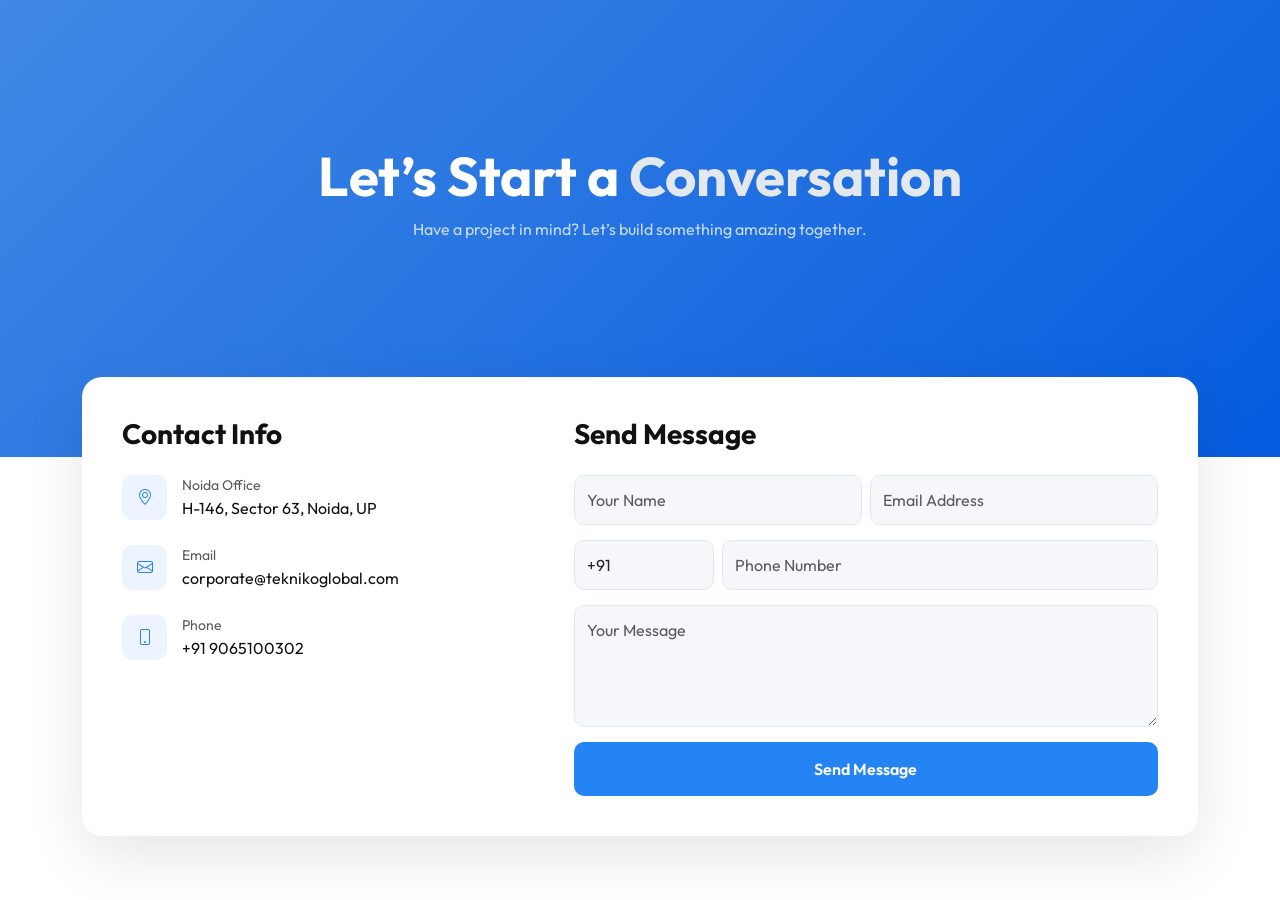
==== contactus.html @ 9a2fab1f "nsd" ====
<!DOCTYPE html>
<html lang="en">

<head>
    <meta charset="UTF-8">
    <meta name="viewport" content="width=device-width, initial-scale=1.0">
    <title>Contact Us | Tekniko Global</title>

    <link href="https://cdn.jsdelivr.net/npm/bootstrap@5.3.0/dist/css/bootstrap.min.css" rel="stylesheet">
    <link href="https://fonts.googleapis.com/css2?family=Outfit:wght@300;400;600;700&display=swap" rel="stylesheet">
    <link rel="stylesheet" href="https://cdn.jsdelivr.net/npm/bootstrap-icons@1.11.1/font/bootstrap-icons.css">

    <style>
        body {
            font-family: 'Outfit', sans-serif;
            background: #ffffff;
            color: #111;
            overflow-x: hidden;
            /* Prevent horizontal scroll */
        }

        /* HERO SECTION */
        .hero {
            padding: 80px 20px 200px;
            text-align: center;
            background: linear-gradient(135deg, #4188e4, #065cdf);
            color: white;
        }

        .hero h1 {
            font-size: calc(1.8rem + 2vw);
            /* Responsive font size */
            font-weight: 700;
            margin-top: 4rem;
        }

        .hero span {
            color: #e3e8ef;
        }

        /* CONTACT WRAPPER - Floating effect */
        .contact-wrapper {
            margin-top: -80px;
            padding-bottom: 50px;
        }

        .contact-box {
            background: #fff;
            border-radius: 20px;
            padding: 40px;
            box-shadow: 0 20px 60px rgba(0, 0, 0, 0.1);
        }

        /* INFO ITEMS */
        .info-item {
            display: flex;
            align-items: flex-start;
            gap: 15px;
            margin-bottom: 25px;
        }

        .info-icon {
            width: 45px;
            height: 45px;
            background: #eef4ff;
            border-radius: 10px;
            display: flex;
            align-items: center;
            justify-content: center;
            color: #2584f4;
            flex-shrink: 0;
        }

        /* FORM STYLING */
        .form-control,
        .form-select {
            background: #f5f7fb;
            border: 1px solid #e3e8ef;
            padding: 12px;
            border-radius: 10px;
            margin-bottom: 15px;
        }

        .btn-send {
            background: #2584f4;
            color: white;
            border: none;
            padding: 15px;
            width: 100%;
            border-radius: 10px;
            font-weight: 600;
            transition: 0.3s;
        }

        .btn-send:hover {
            background: #1d6fe0;
        }

        /* CUSTOM MEDIA QUERIES FOR FINETUNING */
        @media (max-width: 768px) {
            .contact-box {
                padding: 25px;
            }

            .hero {
                padding: 60px 15px 120px;
            }

            .contact-wrapper {
                margin-top: -60px;
            }
        }
    </style>
</head>

<body>

    <section class="hero">
        <div class="container">
            <h1>Let’s Start a <span>Conversation</span></h1>
            <p class="opacity-75">Have a project in mind? Let’s build something amazing together.</p>
        </div>
    </section>

    <div class="container contact-wrapper">
        <div class="contact-box">
            <div class="row g-5">
                <div class="col-lg-5">
                    <h3 class="fw-bold mb-4">Contact Info</h3>

                    <div class="info-item">
                        <div class="info-icon"><i class="bi bi-geo-alt"></i></div>
                        <div>
                            <small class="text-muted d-block">Noida Office</small>
                            <p class="mb-0">H-146, Sector 63, Noida, UP</p>
                        </div>
                    </div>

                    <div class="info-item">
                        <div class="info-icon"><i class="bi bi-envelope"></i></div>
                        <div>
                            <small class="text-muted d-block">Email</small>
                            <p class="mb-0">corporate@teknikoglobal.com</p>
                        </div>
                    </div>

                    <div class="info-item">
                        <div class="info-icon"><i class="bi bi-phone"></i></div>
                        <div>
                            <small class="text-muted d-block">Phone</small>
                            <p class="mb-0">+91 9065100302</p>
                        </div>
                    </div>
                </div>

                <div class="col-lg-7">
                    <h3 class="fw-bold mb-4">Send Message</h3>
                    <form>
                        <div class="row g-2">
                            <div class="col-md-6">
                                <input type="text" class="form-control" placeholder="Your Name">
                            </div>
                            <div class="col-md-6">
                                <input type="email" class="form-control" placeholder="Email Address">
                            </div>
                        </div>

                        <div class="row g-2">
                            <div class="col-4 col-sm-3">
                                <select class="form-select">
                                    <option>+91</option>
                                    <option>+971</option>
                                </select>
                            </div>
                            <div class="col-8 col-sm-9">
                                <input type="text" class="form-control" placeholder="Phone Number">
                            </div>
                        </div>

                        <textarea class="form-control" rows="4" placeholder="Your Message"></textarea>

                        <button type="submit" class="btn-send">Send Message</button>
                    </form>
                </div>

            </div>
        </div>
    </div>

</body>

</html>
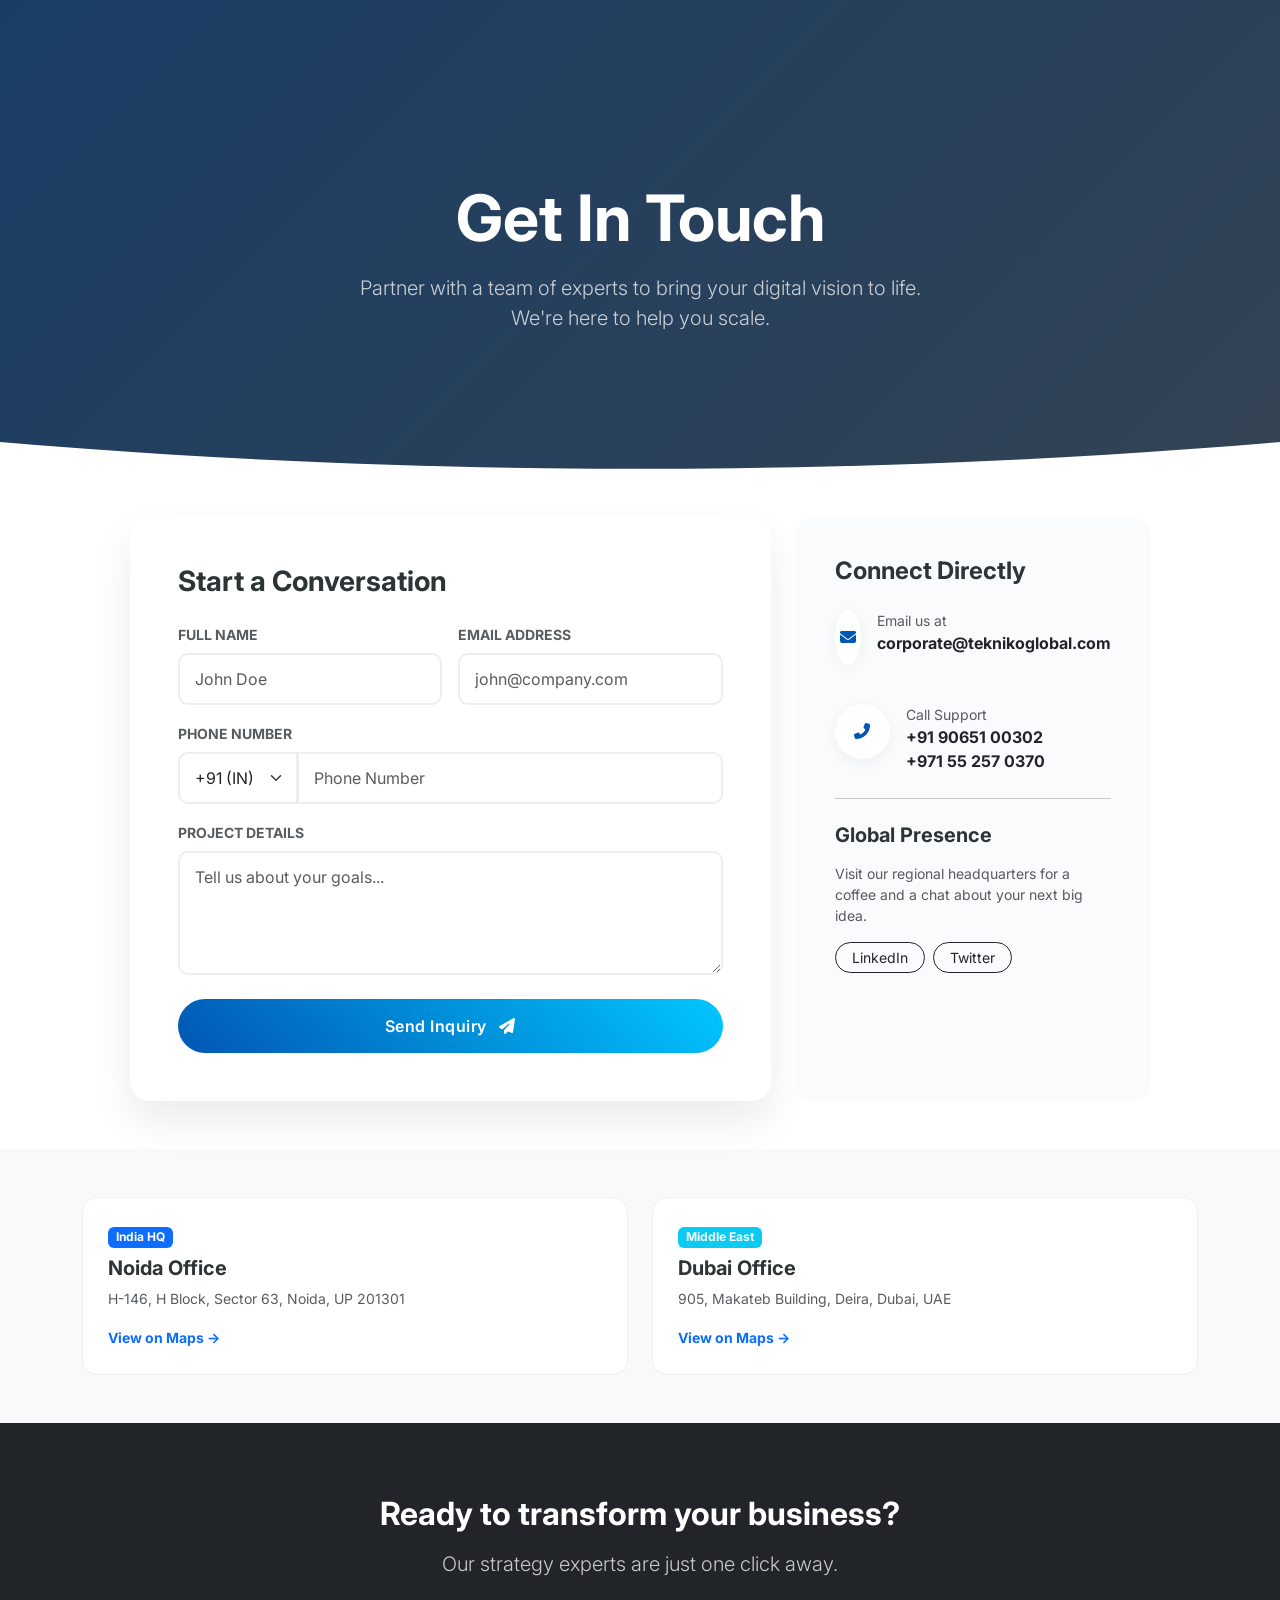
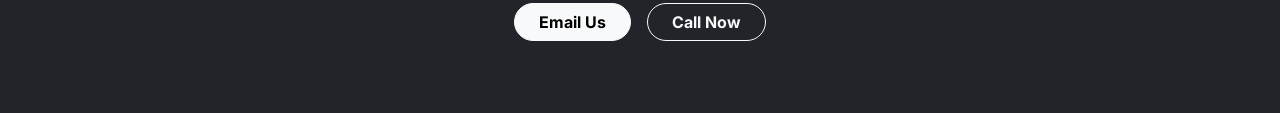
==== commit 5c7b208c: "message" ====
--- a/contactus.html
+++ b/contactus.html
@@ -4,110 +4,124 @@
 <head>
     <meta charset="UTF-8">
     <meta name="viewport" content="width=device-width, initial-scale=1.0">
-    <title>Contact Us | Tekniko Global</title>
-
-    <link href="https://cdn.jsdelivr.net/npm/bootstrap@5.3.0/dist/css/bootstrap.min.css" rel="stylesheet">
-    <link href="https://fonts.googleapis.com/css2?family=Outfit:wght@300;400;600;700&display=swap" rel="stylesheet">
-    <link rel="stylesheet" href="https://cdn.jsdelivr.net/npm/bootstrap-icons@1.11.1/font/bootstrap-icons.css">
+    <title>Contact Tekniko Global | Innovative Digital Solutions</title>
+    <meta name="description"
+        content="Connect with Tekniko Global for expert mobile app development and digital transformation. Offices in Noida and Dubai.">
+
+    <link href="https://fonts.googleapis.com/css2?family=Inter:wght@300;400;600;700&display=swap" rel="stylesheet">
+    <link href="https://cdn.jsdelivr.net/npm/bootstrap@5.3.3/dist/css/bootstrap.min.css" rel="stylesheet">
+    <link rel="stylesheet" href="https://cdnjs.cloudflare.com/ajax/libs/font-awesome/6.5.0/css/all.min.css">
 
     <style>
+        :root {
+            --primary-color: #0056b3;
+            --accent-color: #00c6ff;
+            --dark-text: #2d3436;
+            --light-bg: #f9fbfc;
+            --transition: all 0.3s ease;
+        }
+
         body {
-            font-family: 'Outfit', sans-serif;
-            background: #ffffff;
-            color: #111;
+            font-family: 'Inter', sans-serif;
+            color: var(--dark-text);
+            background-color: #fff;
             overflow-x: hidden;
-            /* Prevent horizontal scroll */
-        }
-
-        /* HERO SECTION */
-        .hero {
-            padding: 80px 20px 200px;
-            text-align: center;
-            background: linear-gradient(135deg, #4188e4, #065cdf);
+        }
+
+        /* --- Hero Section --- */
+        .hero-contact {
+            background: linear-gradient(135deg, rgba(0, 40, 85, 0.9), rgba(0, 20, 40, 0.8)),
+                url('https://wallpapers.com/images/hd/website-background-a6wbhti5rhqieecp.jpg') center/cover;
+            padding: 180px 0 120px;
             color: white;
-        }
-
-        .hero h1 {
-            font-size: calc(1.8rem + 2vw);
-            /* Responsive font size */
-            font-weight: 700;
-            margin-top: 4rem;
-        }
-
-        .hero span {
-            color: #e3e8ef;
-        }
-
-        /* CONTACT WRAPPER - Floating effect */
-        .contact-wrapper {
-            margin-top: -80px;
-            padding-bottom: 50px;
-        }
-
-        .contact-box {
-            background: #fff;
+            clip-path: ellipse(150% 100% at 50% 0%);
+        }
+
+        /* --- Form Styling --- */
+        .contact-card {
+            border: none;
+            border-radius: 20px;
+            box-shadow: 0 20px 40px rgba(0, 0, 0, 0.08);
+            transition: var(--transition);
+        }
+
+        .form-control,
+        .form-select {
+            padding: 12px 15px;
+            border: 2px solid #eee;
+            border-radius: 10px;
+            transition: var(--transition);
+        }
+
+        .form-control:focus {
+            border-color: var(--primary-color);
+            box-shadow: 0 0 0 4px rgba(0, 86, 179, 0.1);
+        }
+
+        /* --- Info Sidebar --- */
+        .info-box {
+            background: var(--light-bg);
             border-radius: 20px;
             padding: 40px;
-            box-shadow: 0 20px 60px rgba(0, 0, 0, 0.1);
-        }
-
-        /* INFO ITEMS */
-        .info-item {
-            display: flex;
-            align-items: flex-start;
-            gap: 15px;
-            margin-bottom: 25px;
-        }
-
-        .info-icon {
-            width: 45px;
-            height: 45px;
-            background: #eef4ff;
-            border-radius: 10px;
+            height: 100%;
+        }
+
+        .icon-circle {
+            width: 55px;
+            height: 55px;
+            background: white;
+            color: var(--primary-color);
+            border-radius: 50%;
             display: flex;
             align-items: center;
             justify-content: center;
-            color: #2584f4;
-            flex-shrink: 0;
-        }
-
-        /* FORM STYLING */
-        .form-control,
-        .form-select {
-            background: #f5f7fb;
-            border: 1px solid #e3e8ef;
-            padding: 12px;
-            border-radius: 10px;
+            box-shadow: 0 4px 15px rgba(0, 0, 0, 0.05);
             margin-bottom: 15px;
         }
 
-        .btn-send {
-            background: #2584f4;
-            color: white;
+        /* --- Location Cards --- */
+        .location-card {
+            border: 1px solid #eee;
+            border-radius: 15px;
+            padding: 25px;
+            background: white;
+            transition: var(--transition);
+            height: 100%;
+        }
+
+        .location-card:hover {
+            transform: translateY(-5px);
+            border-color: var(--primary-color);
+        }
+
+        /* --- Button Customization --- */
+        .btn-submit {
+            background: linear-gradient(45deg, var(--primary-color), var(--accent-color));
             border: none;
-            padding: 15px;
-            width: 100%;
-            border-radius: 10px;
+            padding: 15px 40px;
+            border-radius: 50px;
             font-weight: 600;
-            transition: 0.3s;
-        }
-
-        .btn-send:hover {
-            background: #1d6fe0;
-        }
-
-        /* CUSTOM MEDIA QUERIES FOR FINETUNING */
+            letter-spacing: 0.5px;
+            transition: var(--transition);
+        }
+
+        .btn-submit:hover {
+            transform: scale(1.02);
+            box-shadow: 0 10px 20px rgba(0, 86, 179, 0.3);
+        }
+
+        /* Mobile Adjustments */
         @media (max-width: 768px) {
-            .contact-box {
-                padding: 25px;
+            .hero-contact {
+                padding: 120px 0 80px;
             }
 
-            .hero {
-                padding: 60px 15px 120px;
+            .section-title {
+                font-size: 2rem;
             }
 
-            .contact-wrapper {
-                margin-top: -60px;
+            .contact-card {
+                padding: 25px !important;
             }
         }
     </style>
@@ -115,78 +129,138 @@
 
 <body>
 
-    <section class="hero">
+    <section class="hero-contact text-center">
         <div class="container">
-            <h1>Let’s Start a <span>Conversation</span></h1>
-            <p class="opacity-75">Have a project in mind? Let’s build something amazing together.</p>
-        </div>
-    </section>
-
-    <div class="container contact-wrapper">
-        <div class="contact-box">
-            <div class="row g-5">
-                <div class="col-lg-5">
-                    <h3 class="fw-bold mb-4">Contact Info</h3>
-
-                    <div class="info-item">
-                        <div class="info-icon"><i class="bi bi-geo-alt"></i></div>
-                        <div>
-                            <small class="text-muted d-block">Noida Office</small>
-                            <p class="mb-0">H-146, Sector 63, Noida, UP</p>
-                        </div>
-                    </div>
-
-                    <div class="info-item">
-                        <div class="info-icon"><i class="bi bi-envelope"></i></div>
-                        <div>
-                            <small class="text-muted d-block">Email</small>
-                            <p class="mb-0">corporate@teknikoglobal.com</p>
-                        </div>
-                    </div>
-
-                    <div class="info-item">
-                        <div class="info-icon"><i class="bi bi-phone"></i></div>
-                        <div>
-                            <small class="text-muted d-block">Phone</small>
-                            <p class="mb-0">+91 9065100302</p>
-                        </div>
-                    </div>
-                </div>
+            <h1 class="display-3 fw-bold mb-3">Get In Touch</h1>
+            <p class="lead opacity-75 mx-auto" style="max-width: 600px;">
+                Partner with a team of experts to bring your digital vision to life. We're here to help you scale.
+            </p>
+        </div>
+    </section>
+
+    <section class="py-5 mt-n5">
+        <div class="container">
+            <div class="row g-4 justify-content-center">
 
                 <div class="col-lg-7">
-                    <h3 class="fw-bold mb-4">Send Message</h3>
-                    <form>
-                        <div class="row g-2">
-                            <div class="col-md-6">
-                                <input type="text" class="form-control" placeholder="Your Name">
+                    <div class="contact-card bg-white p-4 p-md-5">
+                        <h3 class="fw-bold mb-4">Start a Conversation</h3>
+                        <form action="#" method="POST">
+                            <div class="row g-3">
+                                <div class="col-md-6">
+                                    <label class="form-label small fw-bold text-uppercase text-muted">Full Name</label>
+                                    <input type="text" class="form-control" placeholder="John Doe" required>
+                                </div>
+                                <div class="col-md-6">
+                                    <label class="form-label small fw-bold text-uppercase text-muted">Email
+                                        Address</label>
+                                    <input type="email" class="form-control" placeholder="john@company.com" required>
+                                </div>
+                                <div class="col-12">
+                                    <label class="form-label small fw-bold text-uppercase text-muted">Phone
+                                        Number</label>
+                                    <div class="input-group">
+                                        <select class="form-select" style="max-width: 120px;">
+                                            <option value="+91">+91 (IN)</option>
+                                            <option value="+971">+971 (UAE)</option>
+                                            <option value="+1">+1 (US)</option>
+                                        </select>
+                                        <input type="tel" class="form-control" placeholder="Phone Number">
+                                    </div>
+                                </div>
+                                <div class="col-12">
+                                    <label class="form-label small fw-bold text-uppercase text-muted">Project
+                                        Details</label>
+                                    <textarea class="form-control" rows="4"
+                                        placeholder="Tell us about your goals..."></textarea>
+                                </div>
+                                <div class="col-12 mt-4">
+                                    <button type="submit" class="btn btn-primary btn-submit w-100 w-md-auto text-white">
+                                        Send Inquiry <i class="fas fa-paper-plane ms-2"></i>
+                                    </button>
+                                </div>
                             </div>
-                            <div class="col-md-6">
-                                <input type="email" class="form-control" placeholder="Email Address">
+                        </form>
+                    </div>
+                </div>
+
+                <div class="col-lg-4">
+                    <div class="info-box">
+                        <h4 class="fw-bold mb-4">Connect Directly</h4>
+
+                        <div class="d-flex mb-4">
+                            <div class="icon-circle me-3"><i class="fas fa-envelope"></i></div>
+                            <div>
+                                <p class="small text-muted mb-0">Email us at</p>
+                                <a href="mailto:corporate@teknikoglobal.com"
+                                    class="text-decoration-none fw-bold text-dark">corporate@teknikoglobal.com</a>
                             </div>
                         </div>
 
-                        <div class="row g-2">
-                            <div class="col-4 col-sm-3">
-                                <select class="form-select">
-                                    <option>+91</option>
-                                    <option>+971</option>
-                                </select>
-                            </div>
-                            <div class="col-8 col-sm-9">
-                                <input type="text" class="form-control" placeholder="Phone Number">
+                        <div class="d-flex mb-4">
+                            <div class="icon-circle me-3"><i class="fas fa-phone-alt"></i></div>
+                            <div>
+                                <p class="small text-muted mb-0">Call Support</p>
+                                <a href="tel:+919065100302" class="text-decoration-none fw-bold text-dark d-block">+91
+                                    90651 00302</a>
+                                <a href="tel:+971552570370" class="text-decoration-none fw-bold text-dark d-block">+971
+                                    55 257 0370</a>
                             </div>
                         </div>
 
-                        <textarea class="form-control" rows="4" placeholder="Your Message"></textarea>
-
-                        <button type="submit" class="btn-send">Send Message</button>
-                    </form>
+                        <hr class="my-4">
+
+                        <h5 class="fw-bold mb-3">Global Presence</h5>
+                        <p class="small text-muted">Visit our regional headquarters for a coffee and a chat about your
+                            next big idea.</p>
+
+                        <div class="d-flex gap-2 mt-3">
+                            <a href="#" class="btn btn-outline-dark btn-sm rounded-pill px-3">LinkedIn</a>
+                            <a href="#" class="btn btn-outline-dark btn-sm rounded-pill px-3">Twitter</a>
+                        </div>
+                    </div>
                 </div>
 
             </div>
         </div>
-    </div>
-
+    </section>
+
+    <section class="py-5 bg-light">
+        <div class="container">
+            <div class="row g-4">
+                <div class="col-md-6">
+                    <div class="location-card">
+                        <span class="badge bg-primary mb-2">India HQ</span>
+                        <h5 class="fw-bold">Noida Office</h5>
+                        <p class="text-muted small">H-146, H Block, Sector 63, Noida, UP 201301</p>
+                        <a href="#" class="text-primary fw-bold text-decoration-none small">View on Maps →</a>
+                    </div>
+                </div>
+                <div class="col-md-6">
+                    <div class="location-card">
+                        <span class="badge bg-info mb-2">Middle East</span>
+                        <h5 class="fw-bold">Dubai Office</h5>
+                        <p class="text-muted small">905, Makateb Building, Deira, Dubai, UAE</p>
+                        <a href="#" class="text-primary fw-bold text-decoration-none small">View on Maps →</a>
+                    </div>
+                </div>
+            </div>
+        </div>
+    </section>
+
+    <section class="py-5 bg-dark text-white text-center">
+        <div class="container py-4">
+            <h2 class="fw-bold mb-3">Ready to transform your business?</h2>
+            <p class="lead opacity-75 mb-4">Our strategy experts are just one click away.</p>
+            <div class="d-flex justify-content-center gap-3">
+                <a href="mailto:corporate@teknikoglobal.com" class="btn btn-light rounded-pill px-4 fw-bold">Email
+                    Us</a>
+                <a href="tel:+919065100302" class="btn btn-outline-light rounded-pill px-4 fw-bold">Call Now</a>
+            </div>
+        </div>
+    </section>
+
+    <script src="https://cdn.jsdelivr.net/npm/bootstrap@5.3.3/dist/js/bootstrap.bundle.min.js"></script>
 </body>
 
 </html>
